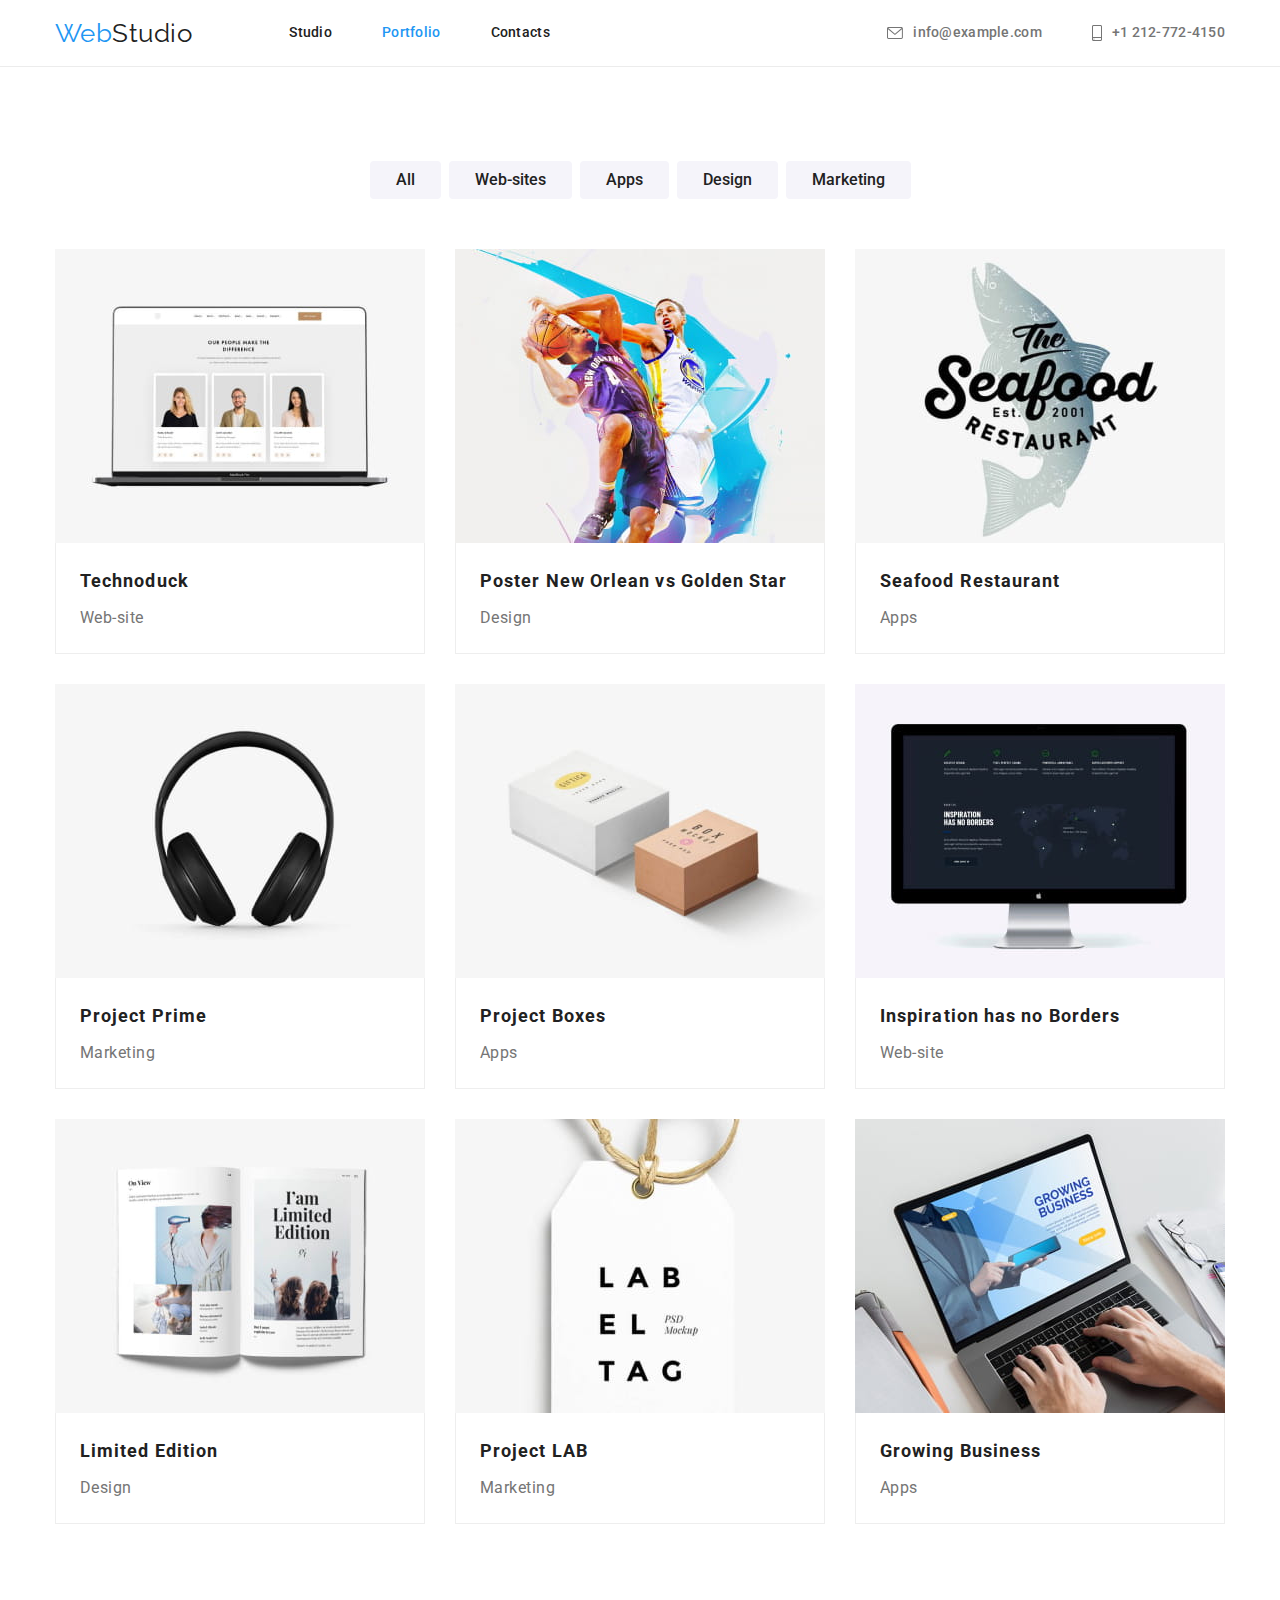
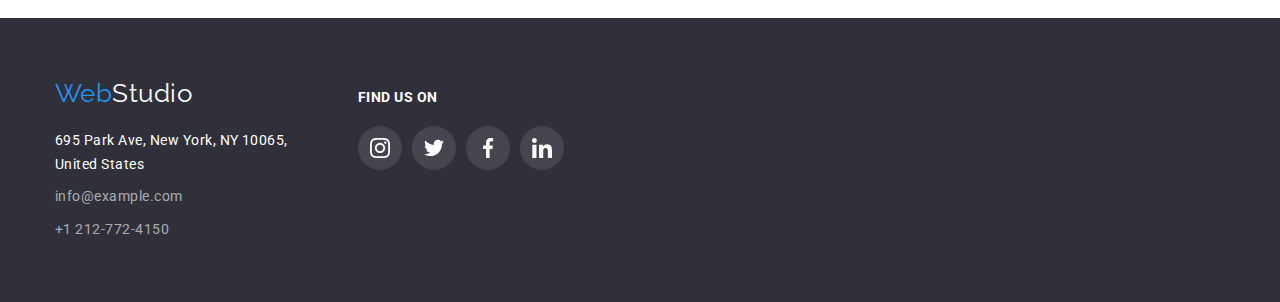
==== portfolio.html @ 9d928ba0 "Додає файли з ДЗ 4" ====
<!DOCTYPE html>
<html lang="en">
<head>
    <meta charset="UTF-8">
    <meta http-equiv="X-UA-Compatible" content="IE=edge">
    <meta name="viewport" content="width=device-width, initial-scale=1.0">
    <title>Portfolio</title>
    <link rel="preconnect" href="https://fonts.googleapis.com">
    <link rel="preconnect" href="https://fonts.gstatic.com" crossorigin>
    <link href="https://fonts.googleapis.com/css2?family=Raleway:wght@700&family=Roboto:wght@400;500;700;900&display=swap"
        rel="stylesheet">
    <link rel="stylesheet" href="https://cdnjs.cloudflare.com/ajax/libs/modern-normalize/1.1.0/modern-normalize.min.css">
    <link rel="stylesheet" href="./css/styles.css">
</head>
<body>
<header class="page-header">
    <div class="contanier main-content">
        <nav class="navigation">
            <a href="./index.html" class="logo"><span class="logo-web">Web</span>Studio</a>
            <ul class="navigation-list">
                <li class="item"><a href="./index.html" class="link">Studio</a></li>
                <li class="item"><a href="./portfolio.html" class="link current">Portfolio</a></li>
                <li class="item"><a href="#" class="link">Contacts</a></li>
            </ul>
        </nav>
        <ul class="header-contacts">
            <li class="item">
                <a href="mailto:info@example.com" class="contact link-box">
                    <svg class="contact-icon" width="16" height="12">
                        <use href="./images/icons.svg#icon-envelope"></use>
                    </svg>
                    info@example.com
                </a>
            </li>
            <li class="item">
                <a href="tel:+1212724150" class="contact link-box">
                    <svg class="contact-icon smartphone" width="10" height="16">
                        <use href="./images/icons.svg#icon-smartphone"></use>
                    </svg>
                    +1 212-772-4150

                </a>
            </li>
        </ul>
    </div>
</header>
    <main>
        <section class="portfolio section">
            <div class="contanier">
                <h1 class="visually-hidden">Portfolio</h1>
                    <ul class="portfolio-buttons">
                        <li class="list-item"><button type="button" class="button">All</button></li>
                        <li class="list-item"><button type="button" class="button">Web-sites</button></li>
                        <li class="list-item"><button type="button" class="button">Apps</button></li>
                        <li class="list-item"><button type="button" class="button">Design</button></li>
                        <li class="list-item"><button type="button" class="button">Marketing</button></li>
                    </ul>
                <ul class="portfolio-list">
                    <li class="portfolio-element">
                        <a href="#" class="portfolio-link">
                            <img src="./images/portfolio1.jpg" alt="Laptop" width="370" class="portfolio-image">
                            <div class="border">
                                <h2 class="title">Technoduck</h2>
                                <p class="text">Web-site</p>
                            </div>
                        </a>
                    </li>
                    <li class="portfolio-element">
                        <a href="#" class="portfolio-link">
                            <img src="./images/portfolio2.jpg" alt="Athletes play basketball" width="370" class="portfolio-image">
                            <div class="border">
                                <h2 class="title">Poster New Orlean vs Golden Star</h2>
                                <p class="text">Design</p>
                            </div>
                        </a>
                    </li>
                    <li class="portfolio-element">
                        <a href="#" class="portfolio-link">
                            <img src="./images/portfolio3.jpg" alt="Restaurant logo" width="370" class="portfolio-image">
                            <div class="border">
                                <h2 class="title">Seafood Restaurant</h2>
                                <p class="text">Apps</p>
                            </div>
                        </a>
                    </li>
                    <li class="portfolio-element">
                        <a href="#" class="portfolio-link">
                            <img src="./images/portfolio4.jpg" alt="Headphone" width="370" class="portfolio-image">
                            <div class="border">
                                <h2 class="title">Project Prime</h2>
                                <p class="text">Marketing</p>
                            </div>
                        </a>
                    </li>
                    <li class="portfolio-element">
                        <a href="#" class="portfolio-link">
                            <img src="./images/portfolio5.jpg" alt="Two branded boxes" width="370" class="portfolio-image">
                            <div class="border">
                                <h2 class="title">Project Boxes</h2>
                                <p class="text">Apps</p>
                            </div>
                        </a>
                    </li>
                    <li class="portfolio-element">
                        <a href="#" class="portfolio-link">
                            <img src="./images/portfolio6.jpg" alt="Computer monitor" width="370" class="portfolio-image">
                            <div class="border">
                                <h2 class="title">Inspiration has no Borders</h2>
                                <p class="text">Web-site</p>
                            </div>
                        </a>
                    </li>
                    <li class="portfolio-element">
                        <a href="#" class="portfolio-link">
                            <img src="./images/portfolio7.jpg" alt="Open journal" width="370" class="portfolio-image">
                            <div class="border">
                                <h2 class="title">Limited Edition</h2>
                                <p class="text">Design</p>
                            </div>
                        </a>
                    </li>
                    <li class="portfolio-element">
                        <a href="#" class="portfolio-link">
                            <img src="./images/portfolio8.jpg" alt="Tag with logo" width="370" class="portfolio-image">
                            <div class="border">
                                <h2 class="title">Project LAB</h2>
                                <p class="text">Marketing</p>
                            </div>
                        </a>
                    </li>
                    <li class="portfolio-element">
                        <a href="#" class="portfolio-link">
                            <img src="./images/portfolio9.jpg" alt="A person is typing on a laptop" width="370" class="portfolio-image">
                            <div class="border">
                                <h2 class="title">Growing Business</h2>
                                <p class="text">Apps</p>
                            </div>
                        </a>
                    </li>
                </ul>
            </div>
        </section>
    </main>
<footer>
    <div class="contanier end-page">
        <div class="contact-info">
            <a href="./index.html" class="link logo"><span class="logo-web">Web</span>Studio</a>
            <address class="width">
                <ul class="footer-contacts">
                    <li class="item"><a href="https://goo.gl/maps/jAzVGS8xta9FAQZa8" target="_blank"
                            rel="noopener noreferrer nofollow" class="address">695 Park Ave, New
                            York, NY 10065, United States</a></li>
                    <li class="item"><a href="mailto:info@example.com" class="contact">info@example.com</a></li>
                    <li class="item"><a href="tel:+1212724150" class="contact">+1 212-772-4150</a></li>
                </ul>
            </address>
        </div>
        <div class="main-icons">
            <p class="text">Find us on</p>
            <ul class="icons-list">
                <li>
                    <a href="#" class="link">
                        <svg width="20" height="20">
                            <use href="./images/icons.svg#icon-instagram"></use>
                        </svg>
                    </a>
                </li>
                <li>
                    <a href="#" class="link">
                        <svg width="20" height="20">
                            <use href="./images/icons.svg#icon-twitter"></use>
                        </svg>
                    </a>
                </li>
                <li>
                    <a href="#" class="link">
                        <svg width="20" height="20">
                            <use href="./images/icons.svg#icon-facebook"></use>
                        </svg>
                    </a>
                </li>
                <li>
                    <a href="#" class="link">
                        <svg width="20" height="20">
                            <use href="./images/icons.svg#icon-linkedin"></use>
                        </svg>
                    </a>
                </li>
            </ul>
        </div>
    </div>
</footer>
</body>
</html>
---- css/styles.css ----
:root {
    --main-text-color: #757575;
    --tittle-text-color: #212121;
    --accent-text-color: #2196F3;
    --secondary-text-color: #ffffff;

    --main-bg-color: #ffffff;
    --secondary-bg-color: #F5F4FA;
    --accent-bg-color: #2F303A;
    --accent-bg-blue-color: #2196F3;

    --border-color: #EEEEEE;

    --icon-color: #AFB1B8;
}

/* ------------------------------------- */
/*        STYLES BODY AND OTHERS         */
/* ------------------------------------- */

body {
    color: var(--main-text-color);
    background-color: var(--main-bg-color);
    font-family: 'Roboto', sans-serif;
    letter-spacing: 0.03em;
}
h1,h2,h3,h4,h5,h6,p {
    margin-top: 0;
    margin-bottom: 0;
}
ul {
    list-style: none;
    margin: 0;
    padding-left: 0;
}
a {
    text-decoration: none;
}
button {
    cursor: pointer;
}
img {
    display: block;
    max-width: 100%;
    height: auto;
}
.visually-hidden {
    position: absolute;
    white-space: nowrap;
    width: 1px;
    height: 1px;
    overflow: hidden;
    border: 0;
    padding: 0;
    clip: rect(0 0 0 0);
    clip-path: inset(50%);
    margin: -1px;
}
.contanier {
    margin-right: auto;
    margin-left: auto;
    padding: 0 15px;
    width: 1200px;
}
.section {
    padding: 94px 0;
}
.title {
    margin-bottom: 50px;

    color: var(--tittle-text-color);
    font-weight: 700;
    font-size: 36px;
    line-height: 1.16;
    text-align: center;
}

/* ------------------------------------- */
/*             STYLES HEADER             */
/* ------------------------------------- */

.page-header {
    border-bottom: 1px solid #ECECEC;
}
.main-content {
    display: flex;
    align-items: center;
    justify-content: space-between ;
}
.navigation {
    display: flex;
    align-items: center;
}
.logo {
    margin-right: 97px;

    color: var(--tittle-text-color);
    font-family: 'Raleway', sans-serif;
    font-size: 26px;
    line-height: 1.19;
}
.logo-web {
    color: var(--accent-text-color)
}
.navigation-list {
    display: flex ;
}
.navigation-list .item:not(:last-child) {
    margin-right: 50px;
}
.navigation-list .link {
    display: block;
    padding-top: 25px;
    padding-bottom: 25px;

    color: var(--tittle-text-color);
    font-weight: 500;
    font-size: 14px;
    line-height: 1.14;
    letter-spacing: 0.02em;
}
.navigation-list .current {
    color: var(--accent-text-color);
}
.header-contacts {
    display: flex;
}
.header-contacts .item:not(:last-child) {
    margin-right: 50px;
}
.header-contacts .contact {
    padding-top: 25px;
    padding-bottom: 25px;

    color: inherit;
    font-weight: 500;
    font-size: 14px;
    line-height: 1.14;
    letter-spacing: 0.02em;
}
.link-box {
    display: flex;
    align-items: center;
}
.contact-icon {
    margin-right: 10px;
    fill: currentColor;
}
.navigation-list .link:focus,
.navigation-list .link:hover,
.header-contacts .contact:hover,
.header-contacts .contact:focus {
    color: var(--accent-text-color);
}

/* ------------------------------------- */
/*              STYLES MAIN              */          
/* ------------------------------------- */

/* ---FIRST PART--- */

.first-part {
    min-height: 600px;
    max-width: 1600px;
    margin-left: auto;
    margin-right: auto;

    color: var(--secondary-text-color);
    letter-spacing: 0.06em;
    text-align: center;
    padding-top: 200px;
    padding-bottom: 200px;

    background-color: #C4C4C4;
    background-image: linear-gradient(to right, rgba(47, 48, 58, 0.4), rgba(47, 48, 58, 0.4)), url(../images/bg.jpg);
    background-repeat: no-repeat;
    background-position: 50% 35%;
    background-size: cover;
}
.first-part .title {
    width: 696px;
    margin-right: auto;
    margin-left: auto;
    margin-bottom: 30px;

    color: var(--secondary-text-color);
    font-weight: 900;
    font-size: 44px;
    line-height: 1.36;
    text-transform: uppercase;
}
.first-part .button {
    min-width: 200px;
    padding: 10px 20px 10px 19px;
    
    color: inherit;
    font-weight: 700;
    font-size: 16px;
    line-height: 1.85;

    background:var(--accent-bg-blue-color);
    border: none;
    box-shadow: 0px 4px 4px rgba(0, 0, 0, 0.15);
    border-radius: 4px;
}
.first-part .button:hover, .first-part .button:focus {
    background: #188CE8;
}

/* ---SECOND PART--- */

.benefits-list {
    display: flex;
}
.benefits-list .item:not(:last-child) {
    margin-right: 30px;
} 
.second-part .item {
    width: 270px;
}
.svg-box {
    display: flex;
    margin-bottom: 30px;
    height: 120px;
    justify-content: center;
    align-items: center;

    background-color: var(--secondary-bg-color);
    border-radius: 4px;
}
.second-part .subtitle {
    margin-bottom: 9px;

    color: var(--tittle-text-color);
    font-weight: 700;
    font-size: 14px;
    line-height: 1.14;
    text-transform: uppercase;
}
.second-part .text {
    font-size: 14px;
    line-height: 1.71;
}

/* ---THIRD PART--- */

.third-part {
    padding-top: 0;
}
.description-list {
    display: flex;
}
.description-list .item:not(:last-child) {
    margin-right: 30px;
}

/* ---FOURTH PART--- */

.fourth-part {
    background-color: var(--secondary-bg-color)
}
.fourth-part .title {
    text-transform: capitalize;
}
.wokers-list {
    display: flex;
}
.wokers-list .item:not(:last-child) {
    margin-right: 30px;
}
.fourth-part .item {
    width: 270px;

    background-color: var(--main-bg-color);
    font-size: 16px;
    line-height: 1.18;
    text-align: center;
    box-shadow: 0px 1px 3px rgba(0, 0, 0, 0.12), 0px 1px 1px rgba(0, 0, 0, 0.14), 0px 2px 1px rgba(0, 0, 0, 0.2);
    border-radius: 0px 0px 4px 4px;
}
.woker {
    padding: 30px 15px;
}
.fourth-part .name{
    margin-bottom: 10px;

    color: var(--tittle-text-color);
    font-weight: 500;
}
.job-title {
    margin-bottom: 16px;
}
.wokers-link {
    display: flex;
    justify-content: center;
    column-gap: 10px;
}
.wokers-link .link {
    display: flex;
    width: 44px;
    height: 44px;
    justify-content: center;
    align-items: center;
    row-gap: 10px;
    fill: var(--icon-color);
    background-color: var(--main-bg-color);
    border-radius: 50%;
}
.wokers-link .link:hover,
.wokers-link .link:focus {
    background-color: var(--accent-bg-blue-color);
    fill: var(--secondary-text-color);
}
/* ---FIFTH PART--- */

.fifth-part .title {
    text-transform: capitalize;
}
.customers {
    display: flex;
    column-gap: 30px;
}
.customer-link {
    display: flex;
    width: 170px;
    height: 92px;
    justify-content: center;
    align-items: center;
    border: 1px solid var(--icon-color);
    border-radius: 4px;
    fill: var(--icon-color);
}
.customer-link:hover, .customer-link:focus {
    fill: var(--accent-text-color);
    border-color: var(--accent-text-color);
}

/* ------------------------------------- */
/*              STYLES FOOTER            */
/* ------------------------------------- */

footer {
    padding-top: 60px;
    padding-bottom: 60px;

    background-color: var(--accent-bg-color);
}
footer .logo.link {
    display: inline-block;
    margin-bottom: 20px;
    margin-right: 0;

    color: var(--secondary-text-color);
}
.end-page {
    display: flex;
    align-items: baseline;
}
.contact-info {
    margin-right: 70px;
}
.width {
    width: 233px;
}
.footer-contacts {
    font-style: normal;
    font-size: 14px;
    line-height: 1.71;
}
.footer-contacts .item:not(:last-child) {
    margin-bottom: 9px;
}
.footer-contacts .address {
    display: inline-block;
    color: var(--secondary-text-color);
}
.footer-contacts .contact{
    color: rgba(255, 255, 255, 0.6);
}
.footer-contacts .contact:hover, 
.footer-contacts .contact:focus {
    color: var(--accent-text-color);
}
.main-icons .text {
    margin-bottom: 20px;

    color: var(--secondary-text-color);
    font-weight: 700;
    font-size: 14px;
    line-height: 1.14;
    text-align: left;
    text-transform: uppercase;
}
.icons-list {
    display: flex;
    column-gap: 10px;
}
.icons-list .link {
    display: flex;
    width: 44px;
    height: 44px;
    justify-content: center;
    align-items: center;
    fill: var(--secondary-text-color);
    background-color: rgba(255, 255, 255, 0.1);
    border-radius: 50%;
}
.icons-list .link:hover,
.icons-list .link:focus {
    background-color: var(--accent-bg-blue-color);
}

/* ------------------------------------- */
/*      ---- STYLES PORTFOLIO ----       */
/* ------------------------------------- */

/* ------------------------------------- */
/*              STYLES MAIN              */
/* ------------------------------------- */

.portfolio-buttons {
    margin-right: auto;
    margin-left: auto;
    margin-bottom: 50px;
    display: flex;
    justify-content: center;
}
.portfolio-buttons .list-item:not(:last-child) {
    margin-right: 8px;
}

.portfolio-buttons .button{
    padding: 6px 26px;

    color: var(--tittle-text-color);
    background-color: var(--secondary-bg-color);
    font-weight: 500;
    font-size: 16px;
    line-height: 1.62;
    border: none;
    border-radius: 4px;
}
.portfolio-buttons .button:hover,
.portfolio-buttons .button:focus {
    color: var(--secondary-text-color);
    background-color: var(--accent-bg-blue-color);
    box-shadow: 0px 3px 1px rgba(0, 0, 0, 0.1), 0px 1px 2px rgba(0, 0, 0, 0.08), 0px 2px 2px rgba(0, 0, 0, 0.12);
}
.portfolio-list {
    display: flex;
    flex-wrap: wrap;
    gap: 30px;
}
.portfolio-link {
    display: inline-block;
}
.portfolio-link:hover,
.portfolio-link:focus {
    box-shadow: 0px 1px 1px rgba(0, 0, 0, 0.12), 0px 4px 4px rgba(0, 0, 0, 0.06), 1px 4px 6px rgba(0, 0, 0, 0.16);
}
.border {
    border-bottom: 1px solid var(--border-color);
    border-right: 1px solid var(--border-color);
    border-left: 1px solid var(--border-color);
    padding: 20px 24px;
}
.portfolio-element .title {
    margin-bottom: 4px;

    color: var(--tittle-text-color);
    font-weight: 700;
    font-size: 18px;
    line-height: 2;
    letter-spacing: 0.06em;
    text-align: left;
}
.portfolio-element .text {
    color: var(--main-text-color);
    font-size: 16px;
    line-height: 1.87;
}
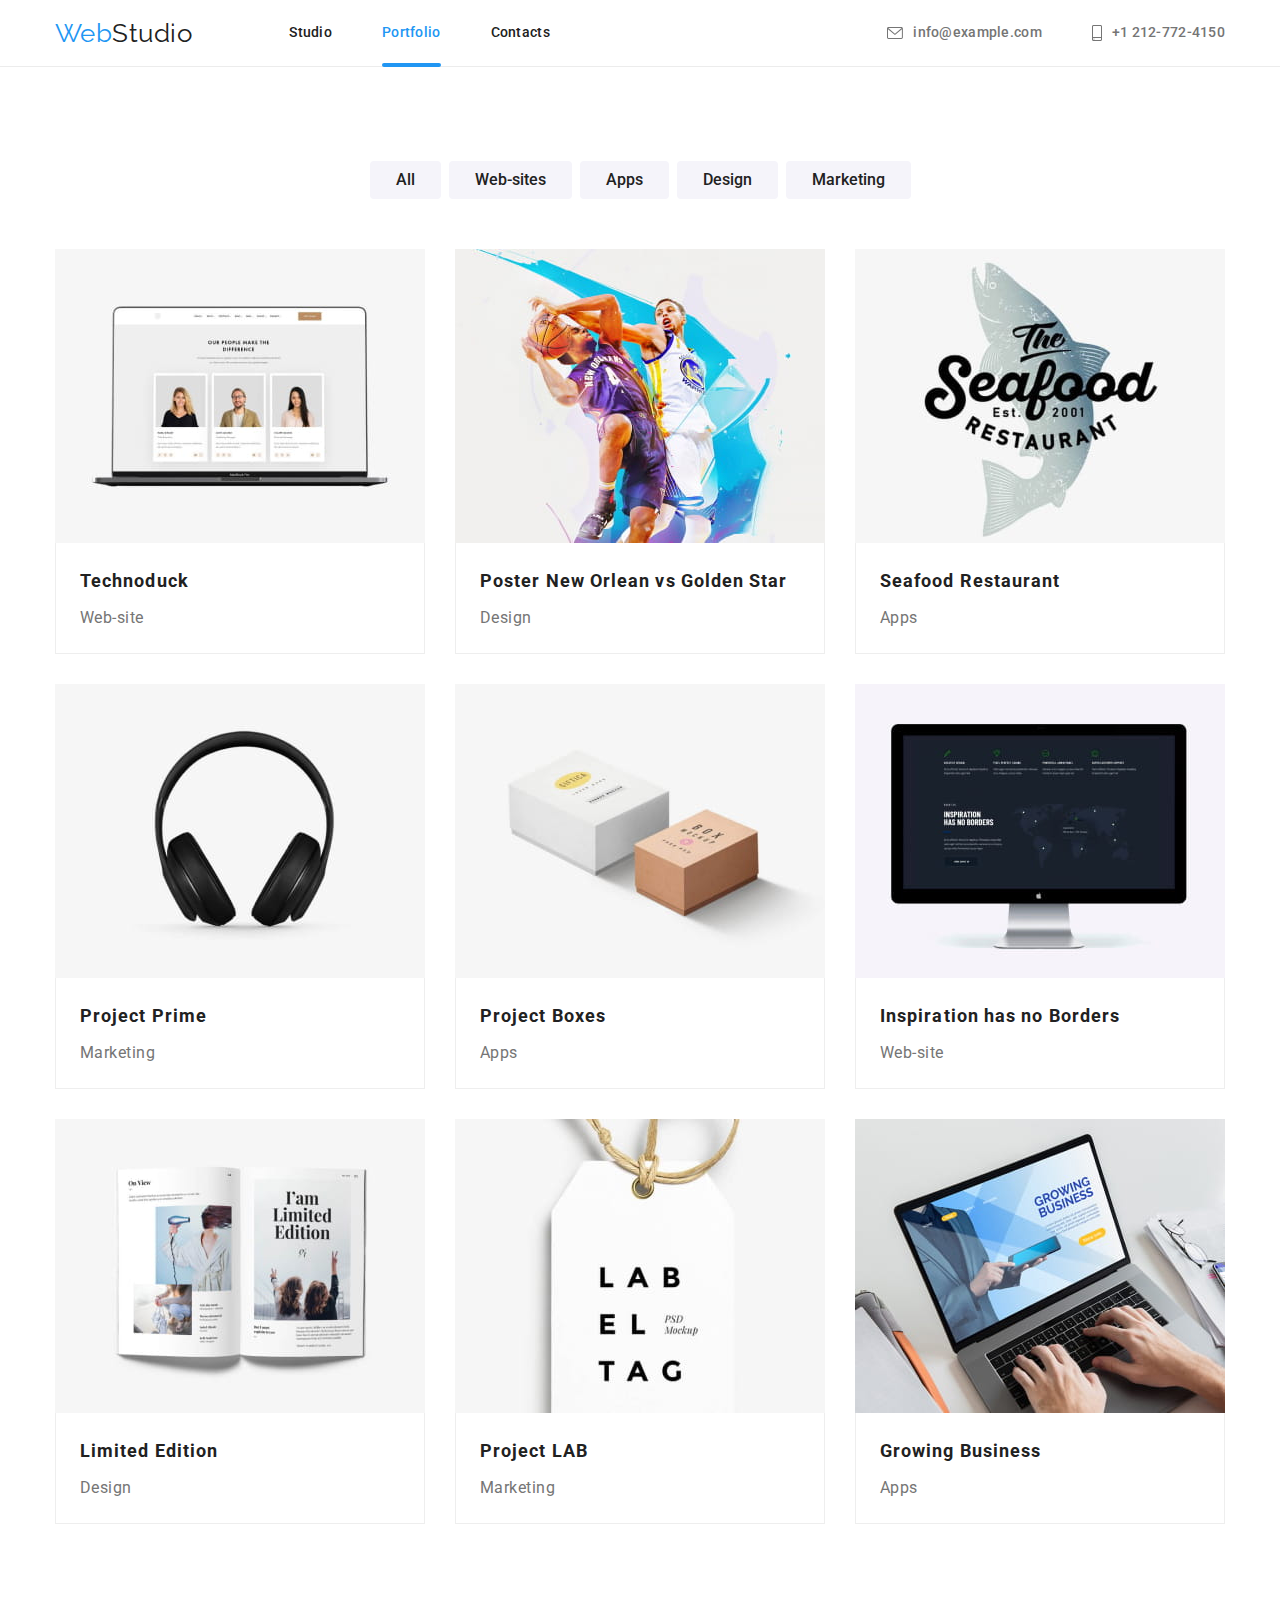
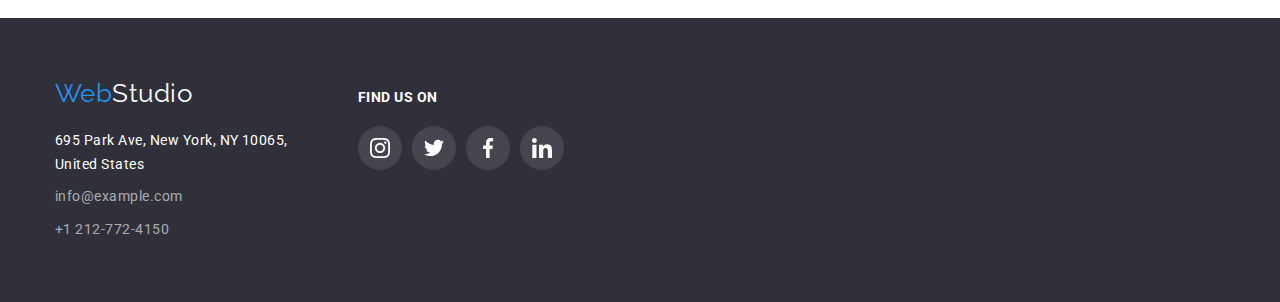
==== commit 50f0c3d1: "Додає першу частину ДЗ" ====
--- a/portfolio.html
+++ b/portfolio.html
@@ -58,7 +58,14 @@
                 <ul class="portfolio-list">
                     <li class="portfolio-element">
                         <a href="#" class="portfolio-link">
-                            <img src="./images/portfolio1.jpg" alt="Laptop" width="370" class="portfolio-image">
+                            <div class="box">
+                                <img src="./images/portfolio1.jpg" alt="Laptop" width="370" class="portfolio-image">
+                                <div class="overlay">
+                                    <p class="text">Technoduck is a state-of-the-art coronavirus distribution platform. Companies use this platform for digital
+                                    espionage
+                                    and attacks on competitors' secure servers.</p>
+                                </div>
+                            </div>
                             <div class="border">
                                 <h2 class="title">Technoduck</h2>
                                 <p class="text">Web-site</p>
@@ -67,7 +74,15 @@
                     </li>
                     <li class="portfolio-element">
                         <a href="#" class="portfolio-link">
-                            <img src="./images/portfolio2.jpg" alt="Athletes play basketball" width="370" class="portfolio-image">
+                            <div class="box">
+                                <img src="./images/portfolio2.jpg" alt="Athletes play basketball" width="370" class="portfolio-image">
+                                <div class="overlay">
+                                    <p class="text">Technoduck is a state-of-the-art coronavirus distribution platform. Companies use this platform for
+                                        digital
+                                        espionage
+                                        and attacks on competitors' secure servers.</p>
+                                </div>
+                            </div>
                             <div class="border">
                                 <h2 class="title">Poster New Orlean vs Golden Star</h2>
                                 <p class="text">Design</p>
@@ -76,7 +91,15 @@
                     </li>
                     <li class="portfolio-element">
                         <a href="#" class="portfolio-link">
-                            <img src="./images/portfolio3.jpg" alt="Restaurant logo" width="370" class="portfolio-image">
+                            <div class="box">
+                                <img src="./images/portfolio3.jpg" alt="Restaurant logo" width="370" class="portfolio-image">
+                                <div class="overlay">
+                                    <p class="text">Technoduck is a state-of-the-art coronavirus distribution platform. Companies use this platform for
+                                        digital
+                                        espionage
+                                        and attacks on competitors' secure servers.</p>
+                                </div>
+                            </div>
                             <div class="border">
                                 <h2 class="title">Seafood Restaurant</h2>
                                 <p class="text">Apps</p>
@@ -85,7 +108,15 @@
                     </li>
                     <li class="portfolio-element">
                         <a href="#" class="portfolio-link">
-                            <img src="./images/portfolio4.jpg" alt="Headphone" width="370" class="portfolio-image">
+                            <div class="box">
+                                <img src="./images/portfolio4.jpg" alt="Headphone" width="370" class="portfolio-image">
+                                <div class="overlay">
+                                    <p class="text">Technoduck is a state-of-the-art coronavirus distribution platform. Companies use this platform for
+                                        digital
+                                        espionage
+                                        and attacks on competitors' secure servers.</p>
+                                </div>
+                            </div>
                             <div class="border">
                                 <h2 class="title">Project Prime</h2>
                                 <p class="text">Marketing</p>
@@ -94,7 +125,15 @@
                     </li>
                     <li class="portfolio-element">
                         <a href="#" class="portfolio-link">
-                            <img src="./images/portfolio5.jpg" alt="Two branded boxes" width="370" class="portfolio-image">
+                            <div class="box">
+                                <img src="./images/portfolio5.jpg" alt="Two branded boxes" width="370" class="portfolio-image">
+                                <div class="overlay">
+                                    <p class="text">Technoduck is a state-of-the-art coronavirus distribution platform. Companies use this platform for
+                                        digital
+                                        espionage
+                                        and attacks on competitors' secure servers.</p>
+                                </div>
+                            </div>
                             <div class="border">
                                 <h2 class="title">Project Boxes</h2>
                                 <p class="text">Apps</p>
@@ -103,7 +142,15 @@
                     </li>
                     <li class="portfolio-element">
                         <a href="#" class="portfolio-link">
-                            <img src="./images/portfolio6.jpg" alt="Computer monitor" width="370" class="portfolio-image">
+                            <div class="box">
+                                <img src="./images/portfolio6.jpg" alt="Computer monitor" width="370" class="portfolio-image">
+                                <div class="overlay">
+                                    <p class="text">Technoduck is a state-of-the-art coronavirus distribution platform. Companies use this platform for
+                                        digital
+                                        espionage
+                                        and attacks on competitors' secure servers.</p>
+                                </div>
+                            </div>
                             <div class="border">
                                 <h2 class="title">Inspiration has no Borders</h2>
                                 <p class="text">Web-site</p>
@@ -112,7 +159,15 @@
                     </li>
                     <li class="portfolio-element">
                         <a href="#" class="portfolio-link">
-                            <img src="./images/portfolio7.jpg" alt="Open journal" width="370" class="portfolio-image">
+                            <div class="box">
+                                <img src="./images/portfolio7.jpg" alt="Open journal" width="370" class="portfolio-image">
+                                <div class="overlay">
+                                    <p class="text">Technoduck is a state-of-the-art coronavirus distribution platform. Companies use this platform for
+                                        digital
+                                        espionage
+                                        and attacks on competitors' secure servers.</p>
+                                </div>
+                            </div>
                             <div class="border">
                                 <h2 class="title">Limited Edition</h2>
                                 <p class="text">Design</p>
@@ -121,7 +176,15 @@
                     </li>
                     <li class="portfolio-element">
                         <a href="#" class="portfolio-link">
-                            <img src="./images/portfolio8.jpg" alt="Tag with logo" width="370" class="portfolio-image">
+                            <div class="box">
+                                <img src="./images/portfolio8.jpg" alt="Tag with logo" width="370" class="portfolio-image">
+                                <div class="overlay">
+                                    <p class="text">Technoduck is a state-of-the-art coronavirus distribution platform. Companies use this platform for
+                                        digital
+                                        espionage
+                                        and attacks on competitors' secure servers.</p>
+                                </div>
+                            </div>
                             <div class="border">
                                 <h2 class="title">Project LAB</h2>
                                 <p class="text">Marketing</p>
@@ -130,7 +193,15 @@
                     </li>
                     <li class="portfolio-element">
                         <a href="#" class="portfolio-link">
-                            <img src="./images/portfolio9.jpg" alt="A person is typing on a laptop" width="370" class="portfolio-image">
+                            <div class="box">
+                                <img src="./images/portfolio9.jpg" alt="A person is typing on a laptop" width="370" class="portfolio-image">
+                                <div class="overlay">
+                                    <p class="text">Technoduck is a state-of-the-art coronavirus distribution platform. Companies use this platform for
+                                        digital
+                                        espionage
+                                        and attacks on competitors' secure servers.</p>
+                                </div>
+                            </div>
                             <div class="border">
                                 <h2 class="title">Growing Business</h2>
                                 <p class="text">Apps</p>
--- a/css/styles.css
+++ b/css/styles.css
@@ -105,6 +105,9 @@
 .navigation-list {
     display: flex ;
 }
+.navigation-list .item {
+    position: relative;
+}
 .navigation-list .item:not(:last-child) {
     margin-right: 50px;
 }
@@ -118,9 +121,21 @@
     font-size: 14px;
     line-height: 1.14;
     letter-spacing: 0.02em;
+
+    transition: color 250ms cubic-bezier(0.4, 0, 0.2, 1);
 }
 .navigation-list .current {
     color: var(--accent-text-color);
+}
+.current::after {
+    position: absolute;
+    content: "";
+    bottom: -1px;
+    right: 0;
+    width: 100%;
+
+    border-bottom: 4px solid;
+    border-radius: 2px;
 }
 .header-contacts {
     display: flex;
@@ -137,6 +152,8 @@
     font-size: 14px;
     line-height: 1.14;
     letter-spacing: 0.02em;
+
+    transition: color 250ms cubic-bezier(0.4, 0, 0.2, 1);
 }
 .link-box {
     display: flex;
@@ -202,6 +219,8 @@
     border: none;
     box-shadow: 0px 4px 4px rgba(0, 0, 0, 0.15);
     border-radius: 4px;
+
+    transition: background 250ms cubic-bezier(0.4, 0, 0.2, 1);
 }
 .first-part .button:hover, .first-part .button:focus {
     background: #188CE8;
@@ -252,6 +271,27 @@
 }
 .description-list .item:not(:last-child) {
     margin-right: 30px;
+}
+.description-list .item {
+    position: relative;
+}
+.description-box {
+    position: absolute;
+    width: 100%;
+    height: 70px;
+    bottom: 0;
+    display: flex;
+    justify-content: center;
+    align-items: center;
+
+    background: rgba(47, 48, 58, 0.8);
+}
+.description-box .text {
+    color: var(--secondary-text-color);
+    font-weight: 700;
+    font-size: 14px;
+    line-height: 1.14;
+    text-transform: uppercase;
 }
 
 /* ---FOURTH PART--- */
@@ -305,6 +345,8 @@
     fill: var(--icon-color);
     background-color: var(--main-bg-color);
     border-radius: 50%;
+
+    transition: background-color 250ms cubic-bezier(0.4, 0, 0.2, 1), fill 250ms cubic-bezier(0.4, 0, 0.2, 1);
 }
 .wokers-link .link:hover,
 .wokers-link .link:focus {
@@ -329,6 +371,8 @@
     border: 1px solid var(--icon-color);
     border-radius: 4px;
     fill: var(--icon-color);
+
+    transition: fill 250ms cubic-bezier(0.4, 0, 0.2, 1), border-color 250ms cubic-bezier(0.4, 0, 0.2, 1);
 }
 .customer-link:hover, .customer-link:focus {
     fill: var(--accent-text-color);
@@ -376,6 +420,8 @@
 }
 .footer-contacts .contact{
     color: rgba(255, 255, 255, 0.6);
+
+    transition: color 250ms cubic-bezier(0.4, 0, 0.2, 1);
 }
 .footer-contacts .contact:hover, 
 .footer-contacts .contact:focus {
@@ -404,6 +450,8 @@
     fill: var(--secondary-text-color);
     background-color: rgba(255, 255, 255, 0.1);
     border-radius: 50%;
+
+    transition: background-color 250ms cubic-bezier(0.4, 0, 0.2, 1);
 }
 .icons-list .link:hover,
 .icons-list .link:focus {
@@ -439,6 +487,8 @@
     line-height: 1.62;
     border: none;
     border-radius: 4px;
+
+    transition: color 250ms cubic-bezier(0.4, 0, 0.2, 1), background-color 250ms cubic-bezier(0.4, 0, 0.2, 1), box-shadow 250ms cubic-bezier(0.4, 0, 0.2, 1);
 }
 .portfolio-buttons .button:hover,
 .portfolio-buttons .button:focus {
@@ -453,12 +503,21 @@
 }
 .portfolio-link {
     display: inline-block;
+    transition: box-shadow 250ms cubic-bezier(0.4, 0, 0.2, 1);
 }
 .portfolio-link:hover,
 .portfolio-link:focus {
     box-shadow: 0px 1px 1px rgba(0, 0, 0, 0.12), 0px 4px 4px rgba(0, 0, 0, 0.06), 1px 4px 6px rgba(0, 0, 0, 0.16);
 }
+.box {
+    position: relative;
+    overflow: hidden;
+
+}
 .border {
+    position: relative;
+    z-index: 10;
+
     border-bottom: 1px solid var(--border-color);
     border-right: 1px solid var(--border-color);
     border-left: 1px solid var(--border-color);
@@ -478,4 +537,27 @@
     color: var(--main-text-color);
     font-size: 16px;
     line-height: 1.87;
+}
+.overlay {
+    position: absolute;
+    top: 0;
+    width: 100%;
+    height: 100%;
+    display: flex;
+    justify-content: center;
+    align-items: center;
+
+    background-color: rgba(33, 150, 243, 0.9);
+
+    transform: translateY(101%);
+    transition: transform 250ms cubic-bezier(0.4, 0, 0.2, 1);
+}
+.overlay .text {
+    width: 322px;
+    font-size: 18px;
+    line-height: 1.55;
+    color: var(--secondary-text-color);
+}
+.portfolio-link:hover .overlay {
+    transform: translateY(0);
 }